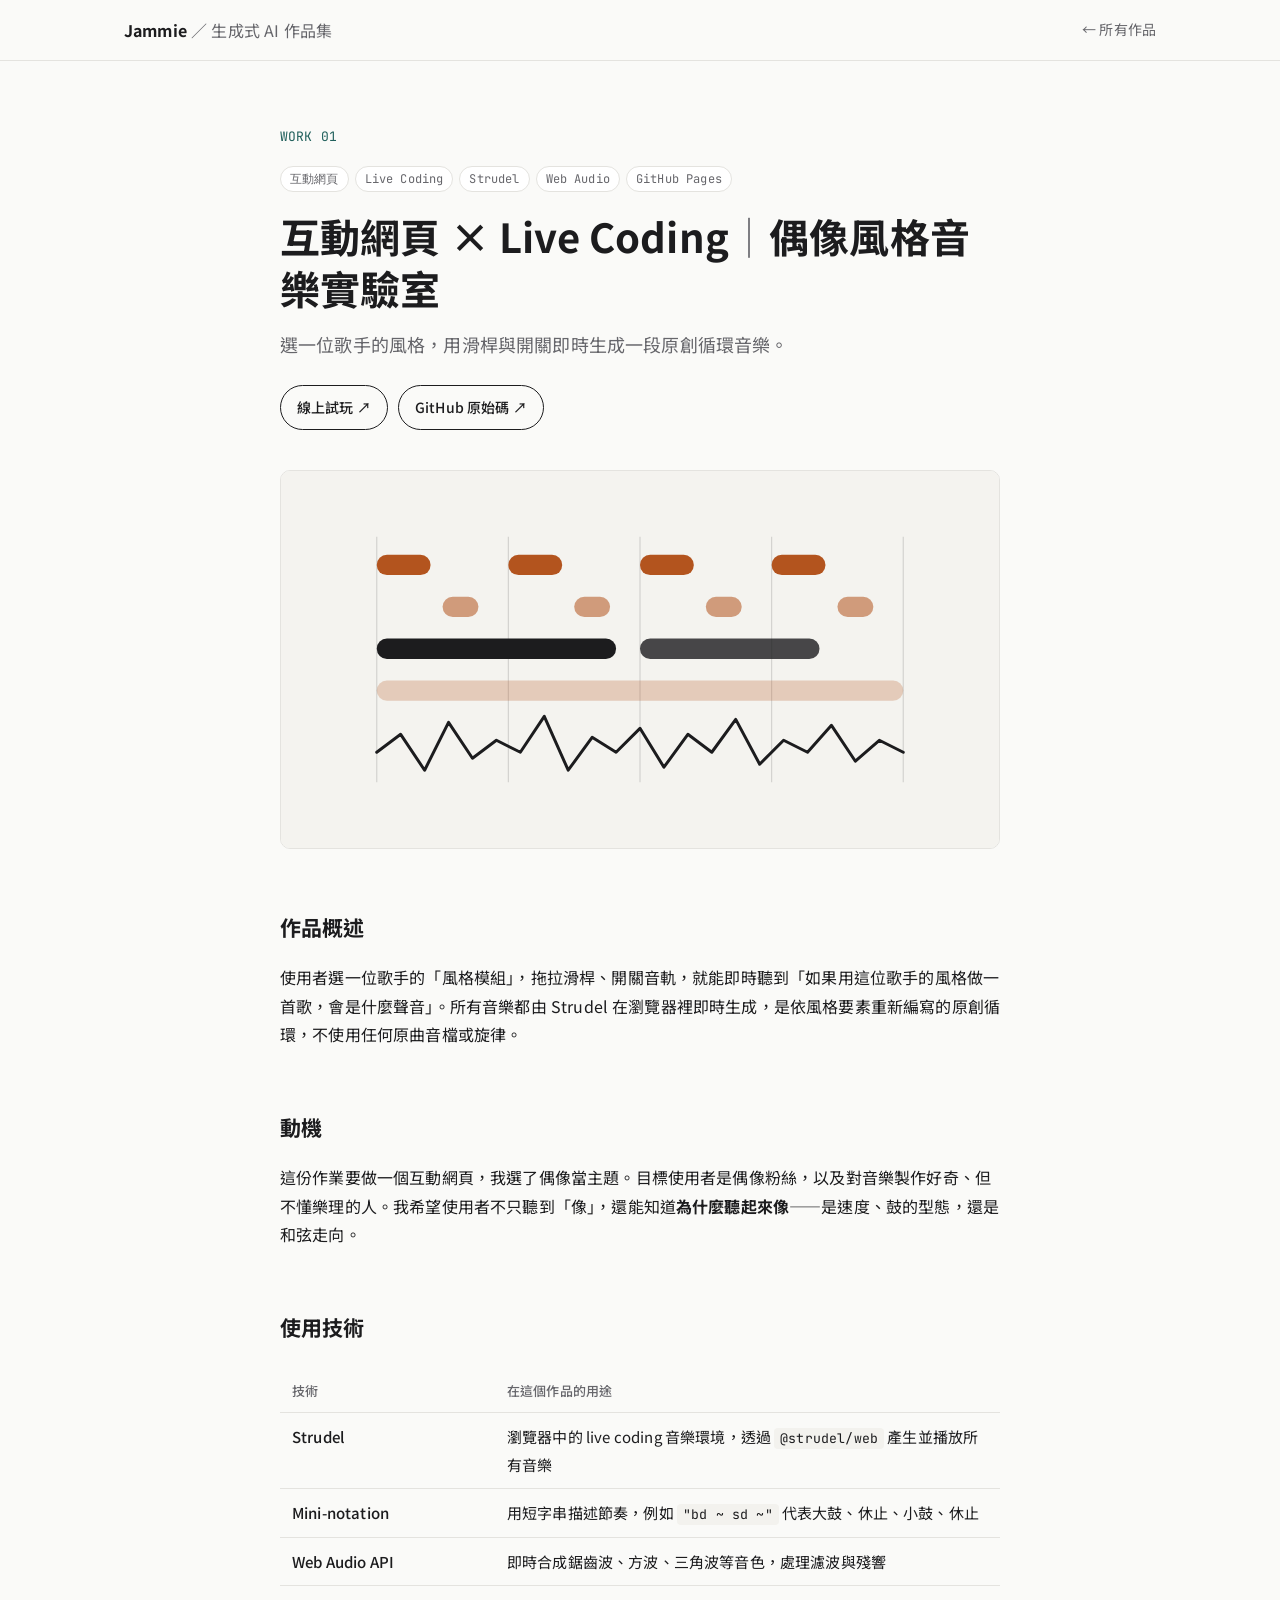
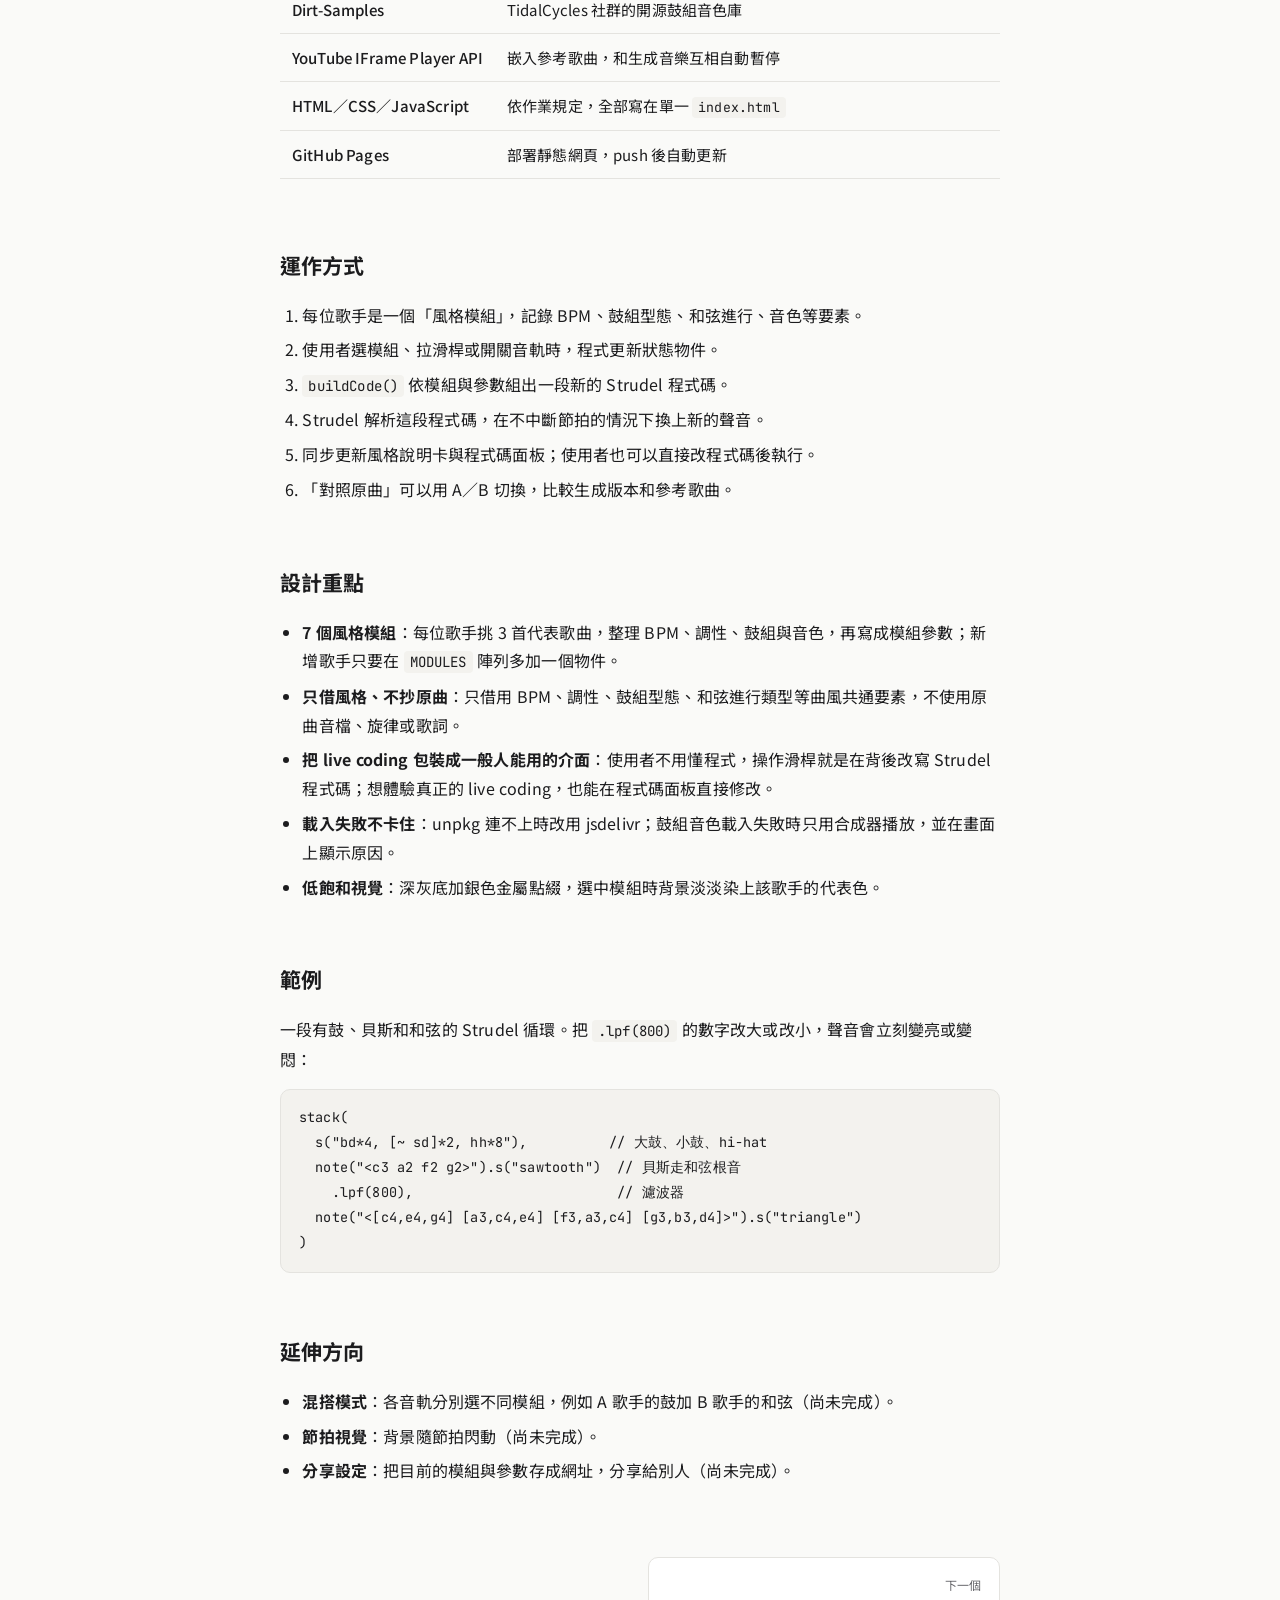
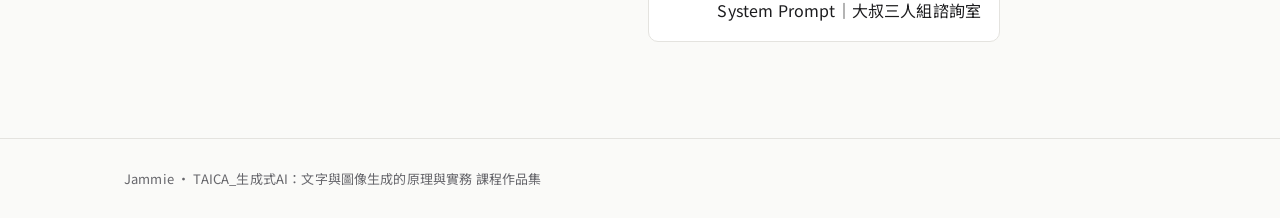
==== works/01-strudel-idol-music-lab.html @ bafc73a8 "Add files via upload" ====
<!doctype html>
<html lang="zh-Hant">
<head>
  <meta charset="utf-8">
  <meta name="viewport" content="width=device-width, initial-scale=1">
  <title>互動網頁 × Live Coding｜偶像風格音樂實驗室｜Jammie 的生成式 AI 作品集</title>
  <meta name="description" content="選一位歌手的風格，用滑桿與開關即時生成一段原創循環音樂。">
  <link rel="icon" href="../assets/img/favicon.svg" type="image/svg+xml">
  <link rel="preconnect" href="https://fonts.googleapis.com">
  <link rel="preconnect" href="https://fonts.gstatic.com" crossorigin>
  <link href="https://fonts.googleapis.com/css2?family=JetBrains+Mono:wght@400;500&family=Noto+Sans+TC:wght@400;500;700&display=swap" rel="stylesheet">
  <link rel="stylesheet" href="../assets/css/style.css">
</head>
<body>
  <header class="site-header">
    <div class="wrap">
      <a class="brand" href="../index.html">Jammie <span>／ 生成式 AI 作品集</span></a>
      <a class="back" href="../index.html#works">← 所有作品</a>
    </div>
  </header>

  <main class="work">
    <section class="work-hero wrap-narrow">
      <p class="work-no">WORK 01</p>
      <ul class="tags">
        <li><span class="tag">互動網頁</span></li>
        <li><span class="tag">Live Coding</span></li>
        <li><span class="tag">Strudel</span></li>
        <li><span class="tag">Web Audio</span></li>
        <li><span class="tag">GitHub Pages</span></li>
      </ul>
      <h1>互動網頁 × Live Coding<span class="sep">｜</span>偶像風格音樂實驗室</h1>
      <p class="lede">選一位歌手的風格，用滑桿與開關即時生成一段原創循環音樂。</p>
      <p class="links">
        <a class="btn" href="https://jammie-liu.github.io/designYourSong/" target="_blank" rel="noopener">線上試玩 ↗</a>
        <a class="btn" href="https://github.com/Jammie-Liu/designYourSong" target="_blank" rel="noopener">GitHub 原始碼 ↗</a>
      </p>
    </section>

    <figure class="cover wrap-narrow">
      <img src="../assets/img/01-strudel-idol-music-lab-cover.svg" alt="幾何封面：代表音軌的橫向色條與波形線條" width="1200" height="630">
    </figure>

    <article class="prose wrap-narrow">
<h2>作品概述</h2>
<p>使用者選一位歌手的「風格模組」，拖拉滑桿、開關音軌，就能即時聽到「如果用這位歌手的風格做一首歌，會是什麼聲音」。所有音樂都由 Strudel 在瀏覽器裡即時生成，是依風格要素重新編寫的原創循環，不使用任何原曲音檔或旋律。</p>
<h2>動機</h2>
<p>這份作業要做一個互動網頁，我選了偶像當主題。目標使用者是偶像粉絲，以及對音樂製作好奇、但不懂樂理的人。我希望使用者不只聽到「像」，還能知道<strong>為什麼聽起來像</strong>——是速度、鼓的型態，還是和弦走向。</p>
<h2>使用技術</h2>
<div class="table-wrap"><table>
<thead>
<tr>
<th>技術</th>
<th>在這個作品的用途</th>
</tr>
</thead>
<tbody>
<tr>
<td>Strudel</td>
<td>瀏覽器中的 live coding 音樂環境，透過 <code>@strudel/web</code> 產生並播放所有音樂</td>
</tr>
<tr>
<td>Mini-notation</td>
<td>用短字串描述節奏，例如 <code>"bd ~ sd ~"</code> 代表大鼓、休止、小鼓、休止</td>
</tr>
<tr>
<td>Web Audio API</td>
<td>即時合成鋸齒波、方波、三角波等音色，處理濾波與殘響</td>
</tr>
<tr>
<td>Dirt-Samples</td>
<td>TidalCycles 社群的開源鼓組音色庫</td>
</tr>
<tr>
<td>YouTube IFrame Player API</td>
<td>嵌入參考歌曲，和生成音樂互相自動暫停</td>
</tr>
<tr>
<td>HTML／CSS／JavaScript</td>
<td>依作業規定，全部寫在單一 <code>index.html</code></td>
</tr>
<tr>
<td>GitHub Pages</td>
<td>部署靜態網頁，push 後自動更新</td>
</tr>
</tbody>
</table></div>
<h2>運作方式</h2>
<ol>
<li>每位歌手是一個「風格模組」，記錄 BPM、鼓組型態、和弦進行、音色等要素。</li>
<li>使用者選模組、拉滑桿或開關音軌時，程式更新狀態物件。</li>
<li><code>buildCode()</code> 依模組與參數組出一段新的 Strudel 程式碼。</li>
<li>Strudel 解析這段程式碼，在不中斷節拍的情況下換上新的聲音。</li>
<li>同步更新風格說明卡與程式碼面板；使用者也可以直接改程式碼後執行。</li>
<li>「對照原曲」可以用 A／B 切換，比較生成版本和參考歌曲。</li>
</ol>
<h2>設計重點</h2>
<ul>
<li><strong>7 個風格模組</strong>：每位歌手挑 3 首代表歌曲，整理 BPM、調性、鼓組與音色，再寫成模組參數；新增歌手只要在 <code>MODULES</code> 陣列多加一個物件。</li>
<li><strong>只借風格、不抄原曲</strong>：只借用 BPM、調性、鼓組型態、和弦進行類型等曲風共通要素，不使用原曲音檔、旋律或歌詞。</li>
<li><strong>把 live coding 包裝成一般人能用的介面</strong>：使用者不用懂程式，操作滑桿就是在背後改寫 Strudel 程式碼；想體驗真正的 live coding，也能在程式碼面板直接修改。</li>
<li><strong>載入失敗不卡住</strong>：unpkg 連不上時改用 jsdelivr；鼓組音色載入失敗時只用合成器播放，並在畫面上顯示原因。</li>
<li><strong>低飽和視覺</strong>：深灰底加銀色金屬點綴，選中模組時背景淡淡染上該歌手的代表色。</li>
</ul>
<h2>範例</h2>
<p>一段有鼓、貝斯和和弦的 Strudel 循環。把 <code>.lpf(800)</code> 的數字改大或改小，聲音會立刻變亮或變悶：</p>
<pre><code class="language-javascript">stack(
  s(&quot;bd*4, [~ sd]*2, hh*8&quot;),          // 大鼓、小鼓、hi-hat
  note(&quot;&lt;c3 a2 f2 g2&gt;&quot;).s(&quot;sawtooth&quot;)  // 貝斯走和弦根音
    .lpf(800),                         // 濾波器
  note(&quot;&lt;[c4,e4,g4] [a3,c4,e4] [f3,a3,c4] [g3,b3,d4]&gt;&quot;).s(&quot;triangle&quot;)
)
</code></pre>
<h2>延伸方向</h2>
<ul>
<li><strong>混搭模式</strong>：各音軌分別選不同模組，例如 A 歌手的鼓加 B 歌手的和弦（尚未完成）。</li>
<li><strong>節拍視覺</strong>：背景隨節拍閃動（尚未完成）。</li>
<li><strong>分享設定</strong>：把目前的模組與參數存成網址，分享給別人（尚未完成）。</li>
</ul>
    </article>

    <nav class="pager wrap-narrow" aria-label="作品導覽">
      <a class="next" href="02-system-prompt-advice-room.html"><small>下一個</small>System Prompt｜大叔三人組諮詢室</a>
    </nav>
  </main>

  <footer class="site-footer">
    <div class="wrap">
      <p>Jammie ・ TAICA_生成式AI：文字與圖像生成的原理與實務 課程作品集</p>
    </div>
  </footer>
</body>
</html>
---- assets/css/style.css ----
/* 全站唯一樣式檔。顏色一律使用 :root 變數（規則見 AGENTS.md 第 5 節）。 */

:root {
  --bg: #fafaf8;
  --surface: #ffffff;
  --ink: #1c1c1e;
  --muted: #66666b;
  --line: #e4e3df;
  --accent: #1f5f5b;
  --accent-soft: #e6efed;
  --code-bg: #f3f2ee;
  --measure: 720px;
  --wide: 1080px;
  --radius: 10px;
  --font: "Noto Sans TC", system-ui, -apple-system, "PingFang TC", "Microsoft JhengHei", sans-serif;
  --mono: "JetBrains Mono", ui-monospace, SFMono-Regular, Menlo, monospace;
}

@media (prefers-color-scheme: dark) {
  :root:not([data-theme="light"]) {
    --bg: #141415;
    --surface: #1c1c1e;
    --ink: #ececea;
    --muted: #a1a1a6;
    --line: #2e2e31;
    --accent: #6fb5ae;
    --accent-soft: #1e2d2c;
    --code-bg: #202022;
  }
}
:root[data-theme="dark"] {
  --bg: #141415;
  --surface: #1c1c1e;
  --ink: #ececea;
  --muted: #a1a1a6;
  --line: #2e2e31;
  --accent: #6fb5ae;
  --accent-soft: #1e2d2c;
  --code-bg: #202022;
}

* { box-sizing: border-box; }
html { -webkit-text-size-adjust: 100%; }
body {
  margin: 0;
  background: var(--bg);
  color: var(--ink);
  font-family: var(--font);
  font-size: 16px;
  line-height: 1.8;
  letter-spacing: 0.01em;
}
img { max-width: 100%; height: auto; display: block; }
a { color: var(--accent); text-underline-offset: 3px; }
a:hover { text-decoration-thickness: 2px; }
:focus-visible { outline: 2px solid var(--accent); outline-offset: 3px; border-radius: 4px; }

.wrap { max-width: var(--wide); margin: 0 auto; padding: 0 24px; }
.wrap-narrow { max-width: calc(var(--measure) + 48px); margin: 0 auto; padding: 0 24px; }

/* ---------- 頁首與頁尾 ---------- */
.site-header { border-bottom: 1px solid var(--line); background: var(--bg); position: sticky; top: 0; z-index: 10; }
.site-header .wrap { display: flex; align-items: center; justify-content: space-between; height: 60px; gap: 16px; }
.brand { color: var(--ink); text-decoration: none; font-weight: 700; white-space: nowrap; }
.brand span { color: var(--muted); font-weight: 400; }
.back, .nav a { color: var(--muted); text-decoration: none; font-size: 14px; white-space: nowrap; }
.back:hover, .nav a:hover { color: var(--ink); }
.nav { display: flex; gap: 20px; }

.site-footer { border-top: 1px solid var(--line); margin-top: 96px; padding: 28px 0 40px; color: var(--muted); font-size: 13px; }
.site-footer p { margin: 0; }

/* ---------- 標籤與按鈕 ---------- */
.tags { list-style: none; padding: 0; margin: 0; display: flex; flex-wrap: wrap; gap: 6px; }
.tag {
  display: inline-block;
  font-family: var(--mono);
  font-size: 12px;
  line-height: 1;
  padding: 6px 9px;
  border: 1px solid var(--line);
  border-radius: 999px;
  color: var(--muted);
  background: var(--surface);
}
.btn {
  display: inline-flex; align-items: center; gap: 6px;
  padding: 9px 16px;
  border: 1px solid var(--ink);
  border-radius: 999px;
  color: var(--ink);
  text-decoration: none;
  font-size: 14px;
  font-weight: 500;
}
.btn:hover { background: var(--ink); color: var(--bg); }

/* ---------- 首頁 ---------- */
.intro { padding-top: 88px; padding-bottom: 56px; }
.eyebrow { font-family: var(--mono); font-size: 13px; color: var(--accent); margin: 0 0 18px; }
.intro h1 { font-size: clamp(32px, 5vw, 48px); line-height: 1.25; margin: 0 0 20px; letter-spacing: 0; max-width: 20em; text-wrap: balance; }
.intro p.lead { font-size: 18px; color: var(--muted); max-width: 36em; margin: 0; }
.stats { display: flex; gap: 40px; margin-top: 40px; padding-top: 28px; border-top: 1px solid var(--line); flex-wrap: wrap; }
.stats div { display: flex; flex-direction: column; }
.stats strong { font-size: 28px; line-height: 1.2; }
.stats span { font-size: 13px; color: var(--muted); }

.section-head { display: flex; align-items: baseline; justify-content: space-between; margin: 0 0 24px; gap: 16px; }
.section-head h2 { font-size: 22px; margin: 0; }
.section-head p { margin: 0; color: var(--muted); font-size: 14px; }

.grid { display: grid; grid-template-columns: repeat(2, minmax(0, 1fr)); gap: 24px; }
.card {
  display: flex; flex-direction: column;
  background: var(--surface);
  border: 1px solid var(--line);
  border-radius: var(--radius);
  overflow: hidden;
  color: inherit;
  text-decoration: none;
  transition: border-color .2s, transform .2s;
}
.card:hover { border-color: var(--ink); transform: translateY(-2px); }
.card img { aspect-ratio: 1200 / 630; object-fit: cover; border-bottom: 1px solid var(--line); }
.card-body { padding: 20px 22px 24px; display: flex; flex-direction: column; gap: 10px; flex: 1; }
.card-no { font-family: var(--mono); font-size: 12px; color: var(--muted); }
.card h3 { font-size: 19px; line-height: 1.45; margin: 0; }
.card h3 .sep { color: var(--muted); font-weight: 400; }
.card p { margin: 0; color: var(--muted); font-size: 15px; }
.card .tags { margin-top: auto; padding-top: 6px; }

.process { margin-top: 88px; }
.steps { list-style: none; padding: 0; margin: 0; display: grid; grid-template-columns: repeat(4, minmax(0, 1fr)); gap: 0; border: 1px solid var(--line); border-radius: var(--radius); background: var(--surface); }
.steps li { padding: 22px; border-right: 1px solid var(--line); }
.steps li:last-child { border-right: 0; }
.steps code { font-family: var(--mono); font-size: 13px; color: var(--accent); }
.steps h3 { margin: 6px 0 6px; font-size: 16px; }
.steps p { margin: 0; color: var(--muted); font-size: 14px; line-height: 1.7; }

/* ---------- 作品頁 ---------- */
.work-hero { padding-top: 64px; }
.work-no { font-family: var(--mono); font-size: 13px; color: var(--accent); margin: 0 0 14px; }
.work-hero h1 { font-size: clamp(28px, 4.4vw, 40px); line-height: 1.3; margin: 18px 0 14px; }
.work-hero h1 .sep { color: var(--muted); font-weight: 400; }
.lede { font-size: 18px; color: var(--muted); margin: 0; }
.links { display: flex; flex-wrap: wrap; gap: 10px; margin: 24px 0 0; }
.cover { margin-top: 40px; margin-bottom: 0; }
.cover img { border: 1px solid var(--line); border-radius: var(--radius); }

.prose { margin-top: 16px; }
.prose h2 { font-size: 21px; margin: 56px 0 14px; padding-top: 4px; }
.prose h3 { font-size: 17px; margin: 28px 0 8px; }
.prose p, .prose li { color: var(--ink); }
.prose ul, .prose ol { padding-left: 1.4em; }
.prose li + li { margin-top: 6px; }
.prose strong { font-weight: 700; }
.prose code { font-family: var(--mono); font-size: .88em; background: var(--code-bg); padding: 2px 6px; border-radius: 4px; }
.prose pre {
  background: var(--code-bg);
  border: 1px solid var(--line);
  border-radius: var(--radius);
  padding: 16px 18px;
  overflow-x: auto;
  font-size: 13.5px;
  line-height: 1.7;
}
.prose pre code { background: none; padding: 0; font-size: inherit; white-space: pre; }
.prose blockquote { margin: 20px 0; padding: 4px 0 4px 18px; border-left: 3px solid var(--accent); color: var(--muted); }
.table-wrap { overflow-x: auto; }
.prose table { width: 100%; border-collapse: collapse; font-size: 15px; margin: 8px 0; }
.prose th, .prose td { text-align: left; padding: 10px 12px; border-bottom: 1px solid var(--line); vertical-align: top; }
.prose th { font-weight: 500; color: var(--muted); font-size: 13px; }
.prose td:first-child { white-space: nowrap; font-weight: 500; }

/* 對話範例：三人對話等 */
.dialogue { background: var(--surface); border: 1px solid var(--line); border-radius: var(--radius); padding: 18px 20px; margin: 12px 0; }
.dialogue p { margin: 0; }
.dialogue p + p { margin-top: 6px; }
.dialogue .who { font-family: var(--mono); font-size: 13px; color: var(--accent); margin-right: 6px; }
.dialogue .q { color: var(--muted); padding-bottom: 10px; margin-bottom: 10px; border-bottom: 1px dashed var(--line); }

.pager { display: grid; grid-template-columns: 1fr 1fr; gap: 16px; margin-top: 72px; }
.pager a { display: block; padding: 16px 18px; border: 1px solid var(--line); border-radius: var(--radius); color: var(--ink); text-decoration: none; background: var(--surface); }
.pager a:hover { border-color: var(--ink); }
.pager small { display: block; color: var(--muted); font-size: 12px; }
.pager .next { text-align: right; grid-column: 2; }

/* ---------- 手機 ---------- */
@media (max-width: 760px) {
  .wrap, .wrap-narrow { padding: 0 16px; }
  .brand span { display: none; }
  .intro { padding-top: 56px; padding-bottom: 40px; }
  .grid { grid-template-columns: 1fr; }
  .steps { grid-template-columns: 1fr; }
  .steps li { border-right: 0; border-bottom: 1px solid var(--line); }
  .steps li:last-child { border-bottom: 0; }
  .section-head { flex-direction: column; gap: 4px; }
  .pager { grid-template-columns: 1fr; }
  .pager .next { grid-column: 1; }
  .prose td:first-child { white-space: normal; }
}
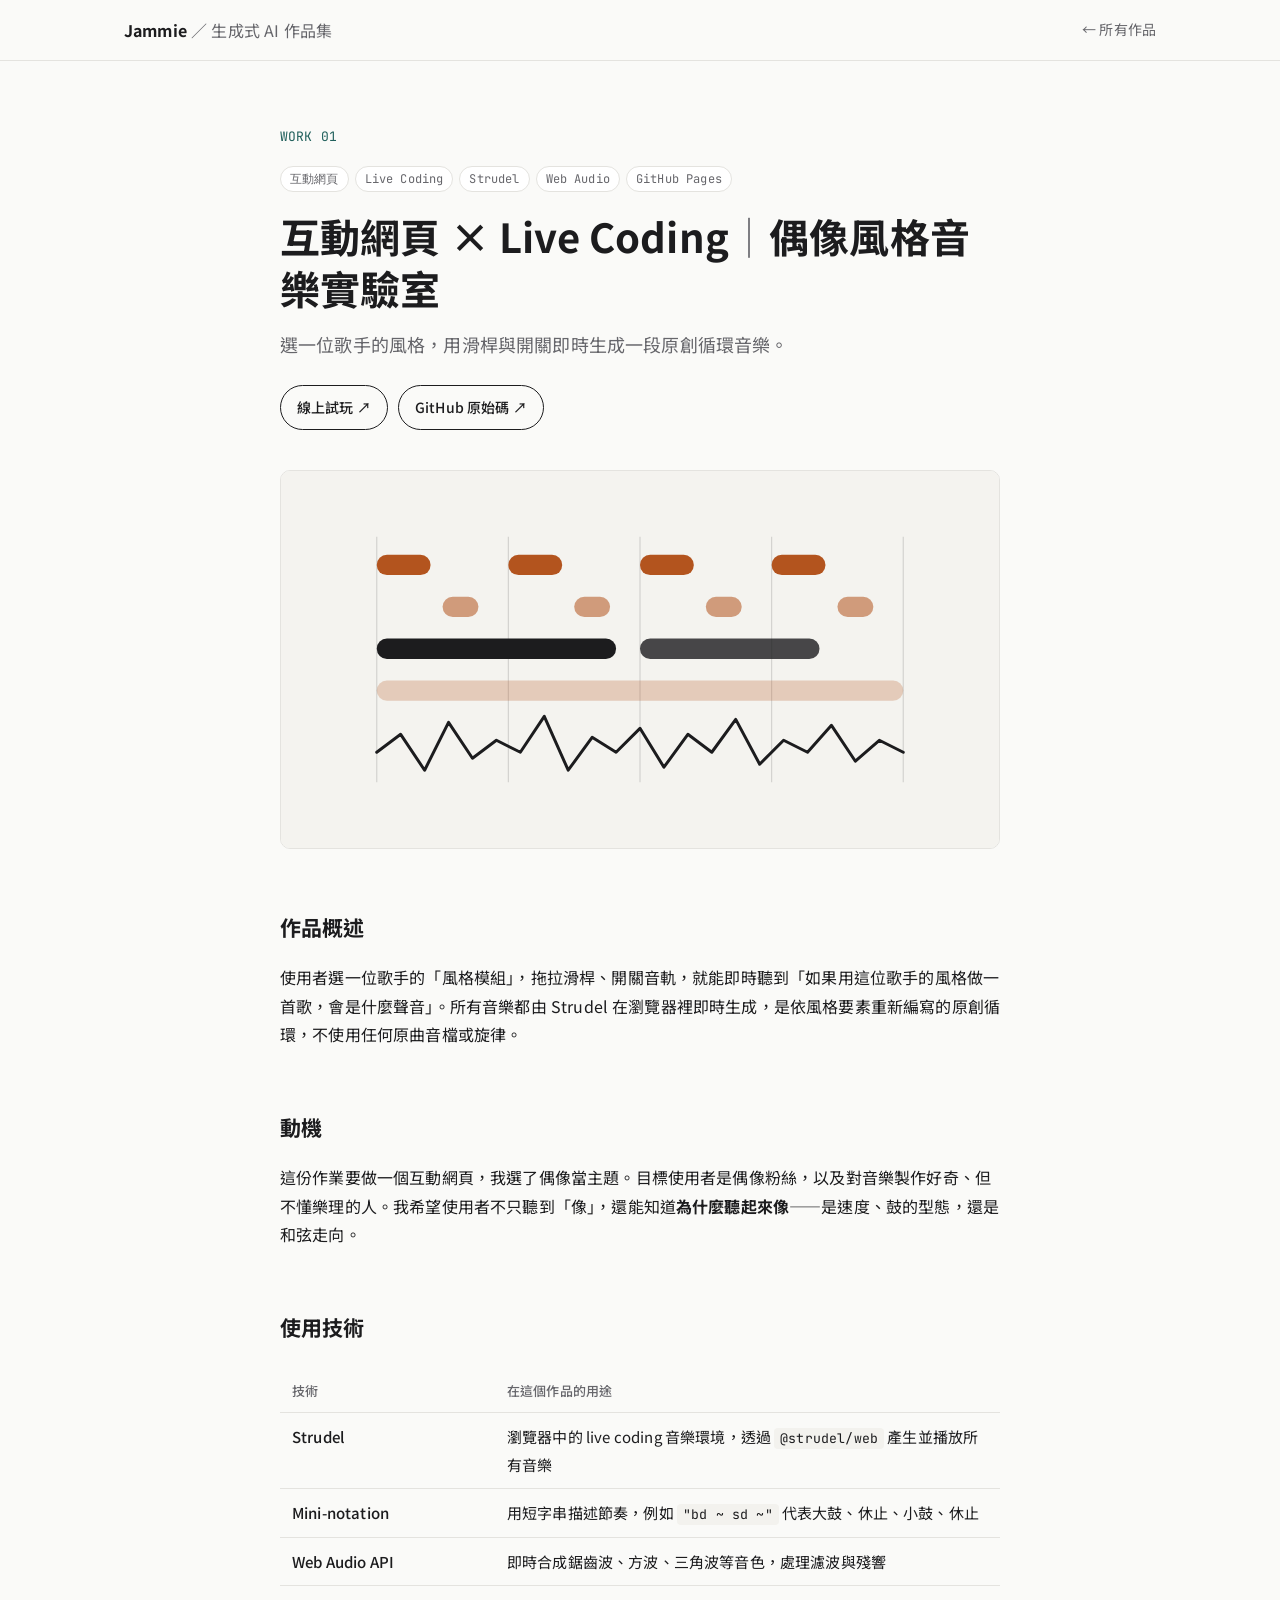
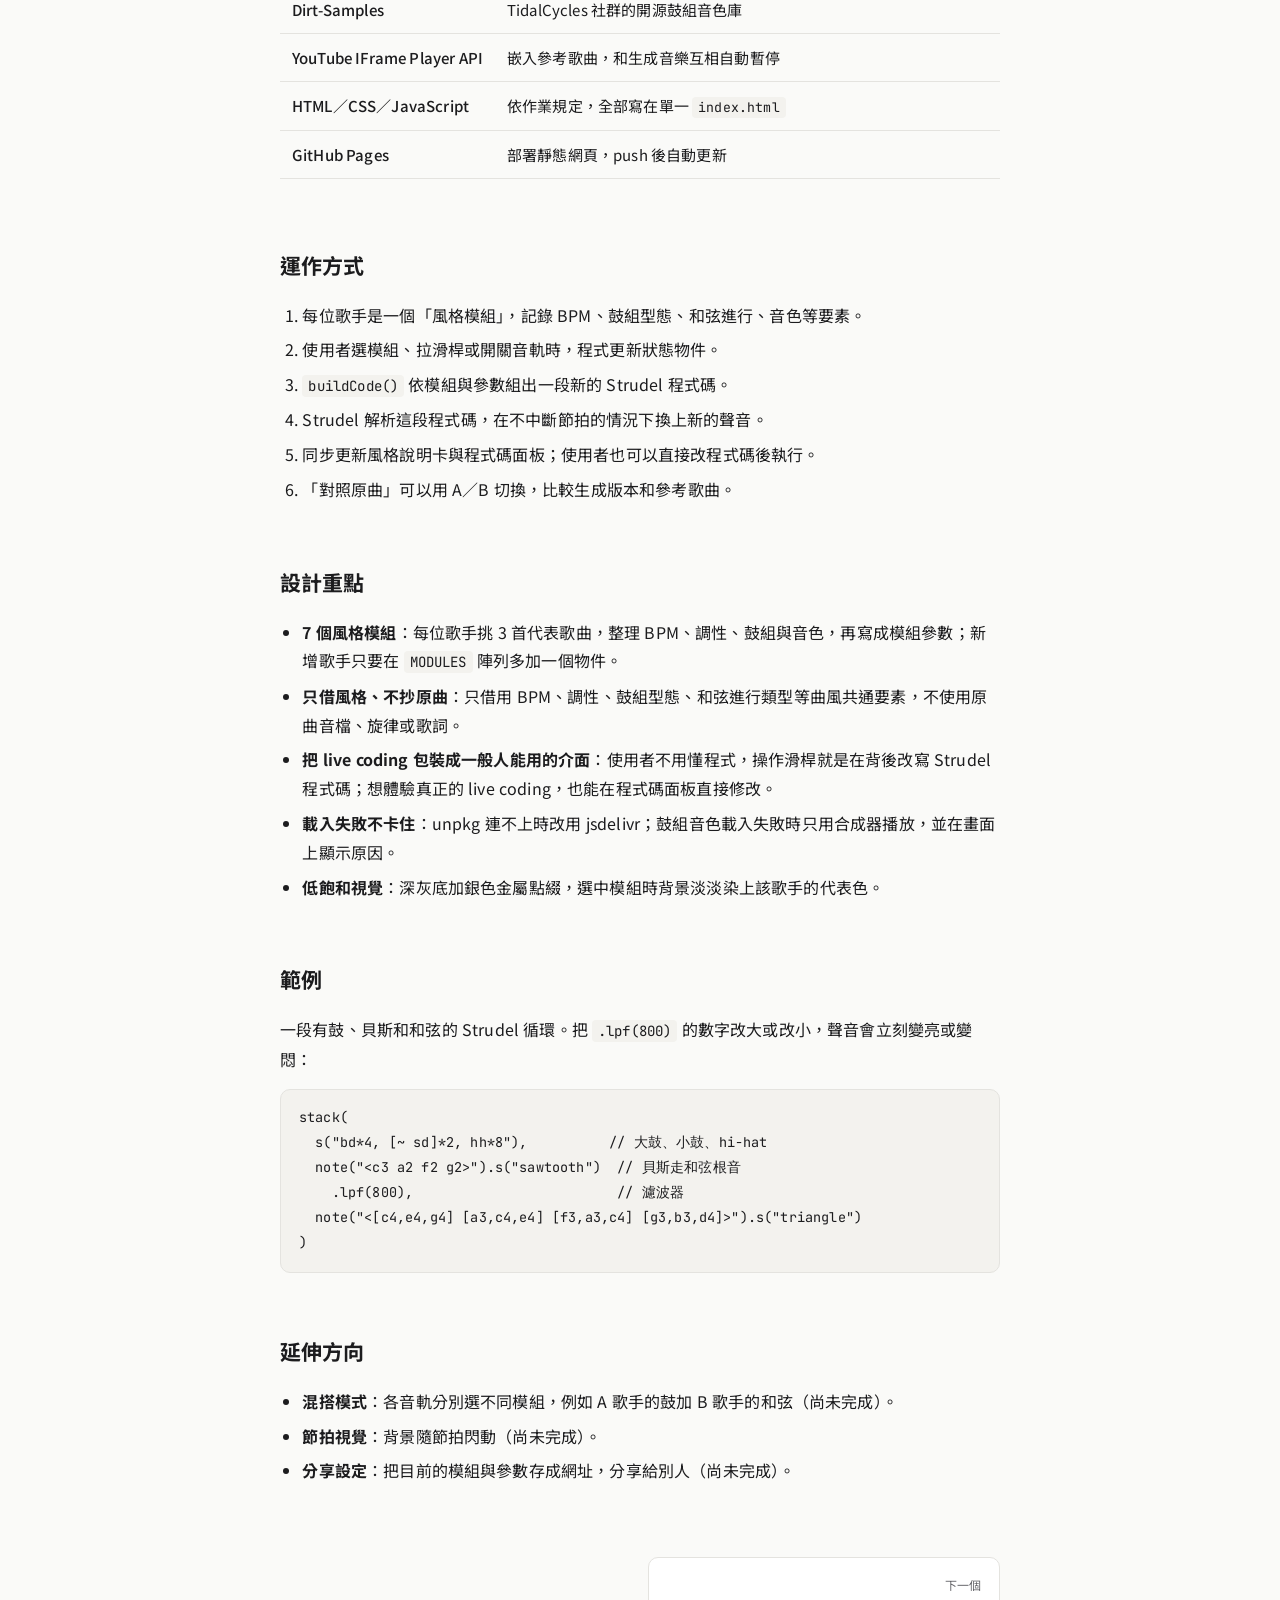
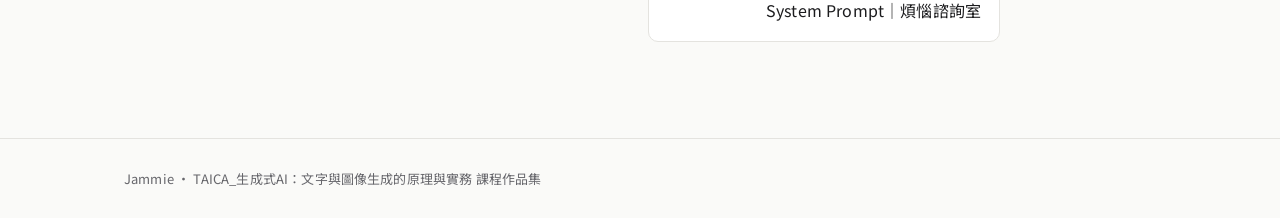
==== commit 6839a0f4: "Update 01-strudel-idol-music-lab.html" ====
--- a/works/01-strudel-idol-music-lab.html
+++ b/works/01-strudel-idol-music-lab.html
@@ -120,7 +120,7 @@
     </article>
 
     <nav class="pager wrap-narrow" aria-label="作品導覽">
-      <a class="next" href="02-system-prompt-advice-room.html"><small>下一個</small>System Prompt｜大叔三人組諮詢室</a>
+      <a class="next" href="02-system-prompt-advice-room.html"><small>下一個</small>System Prompt｜煩惱諮詢室</a>
     </nav>
   </main>
 
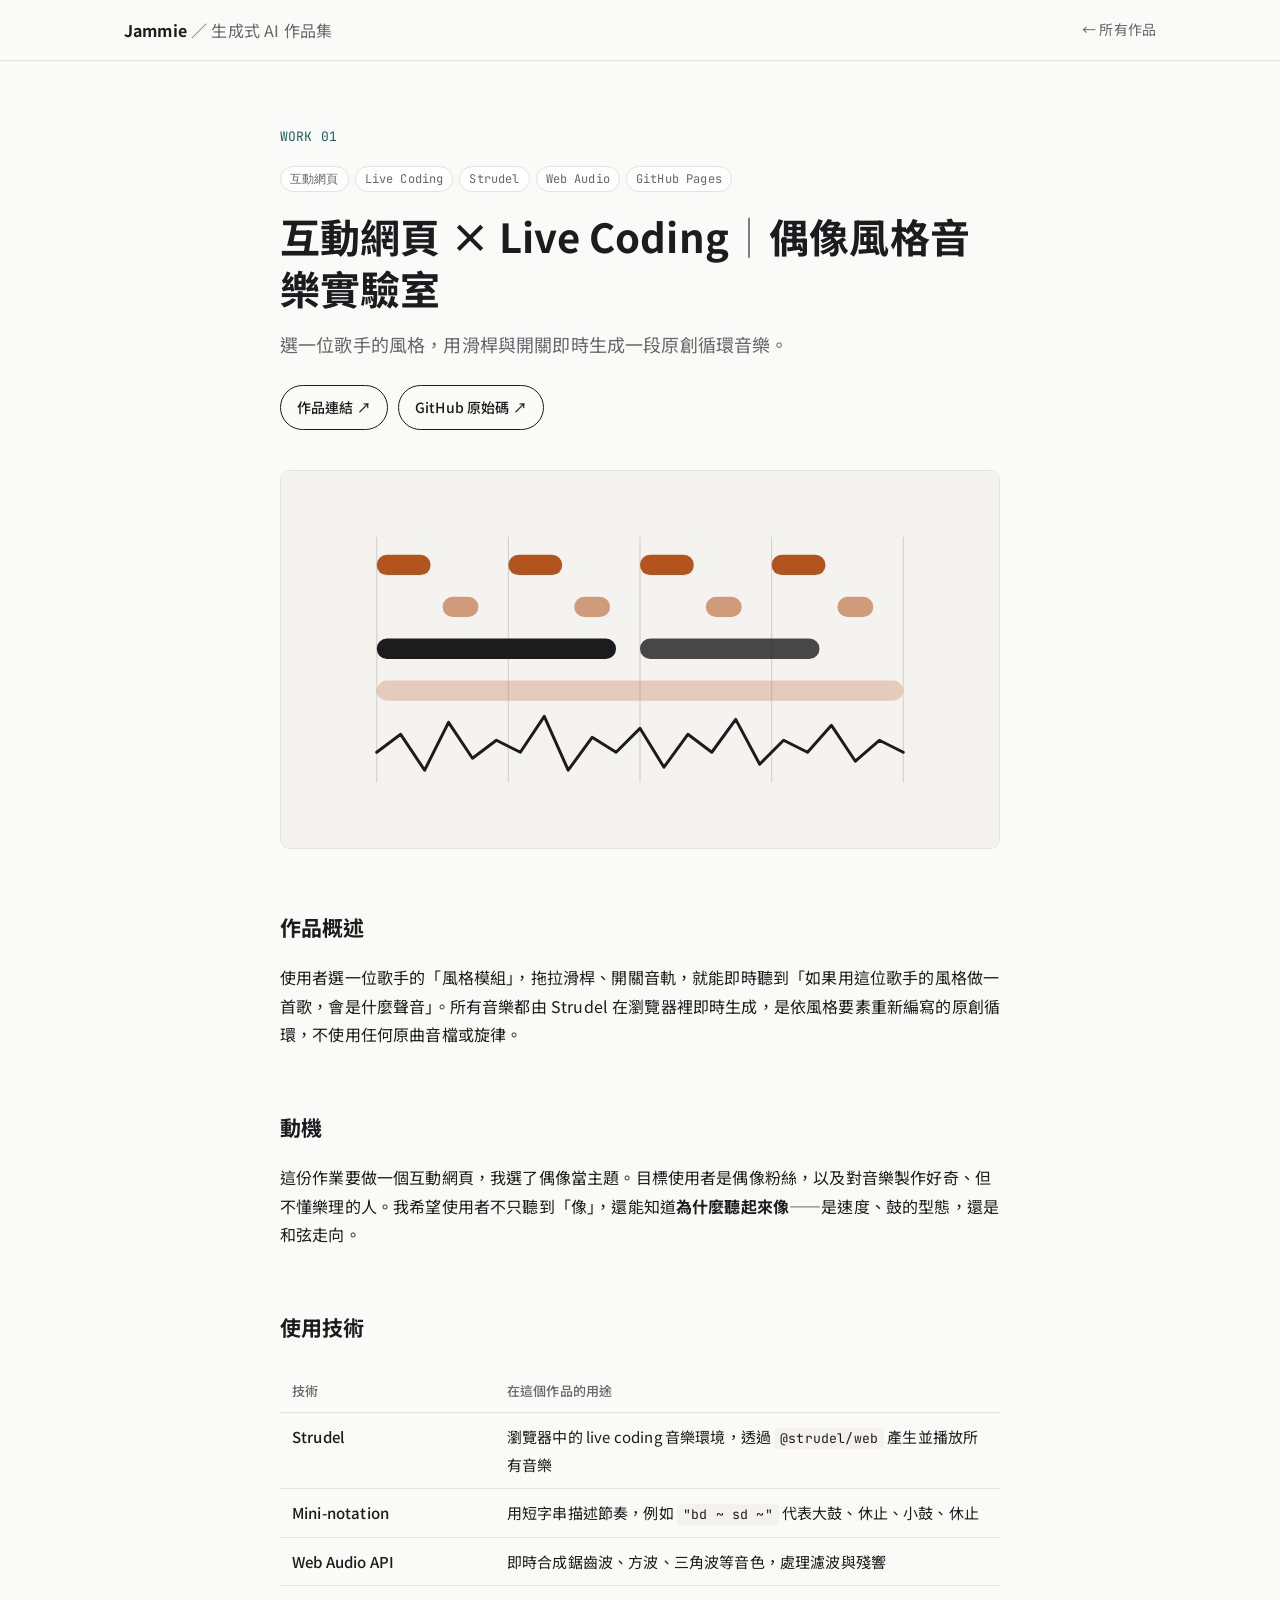
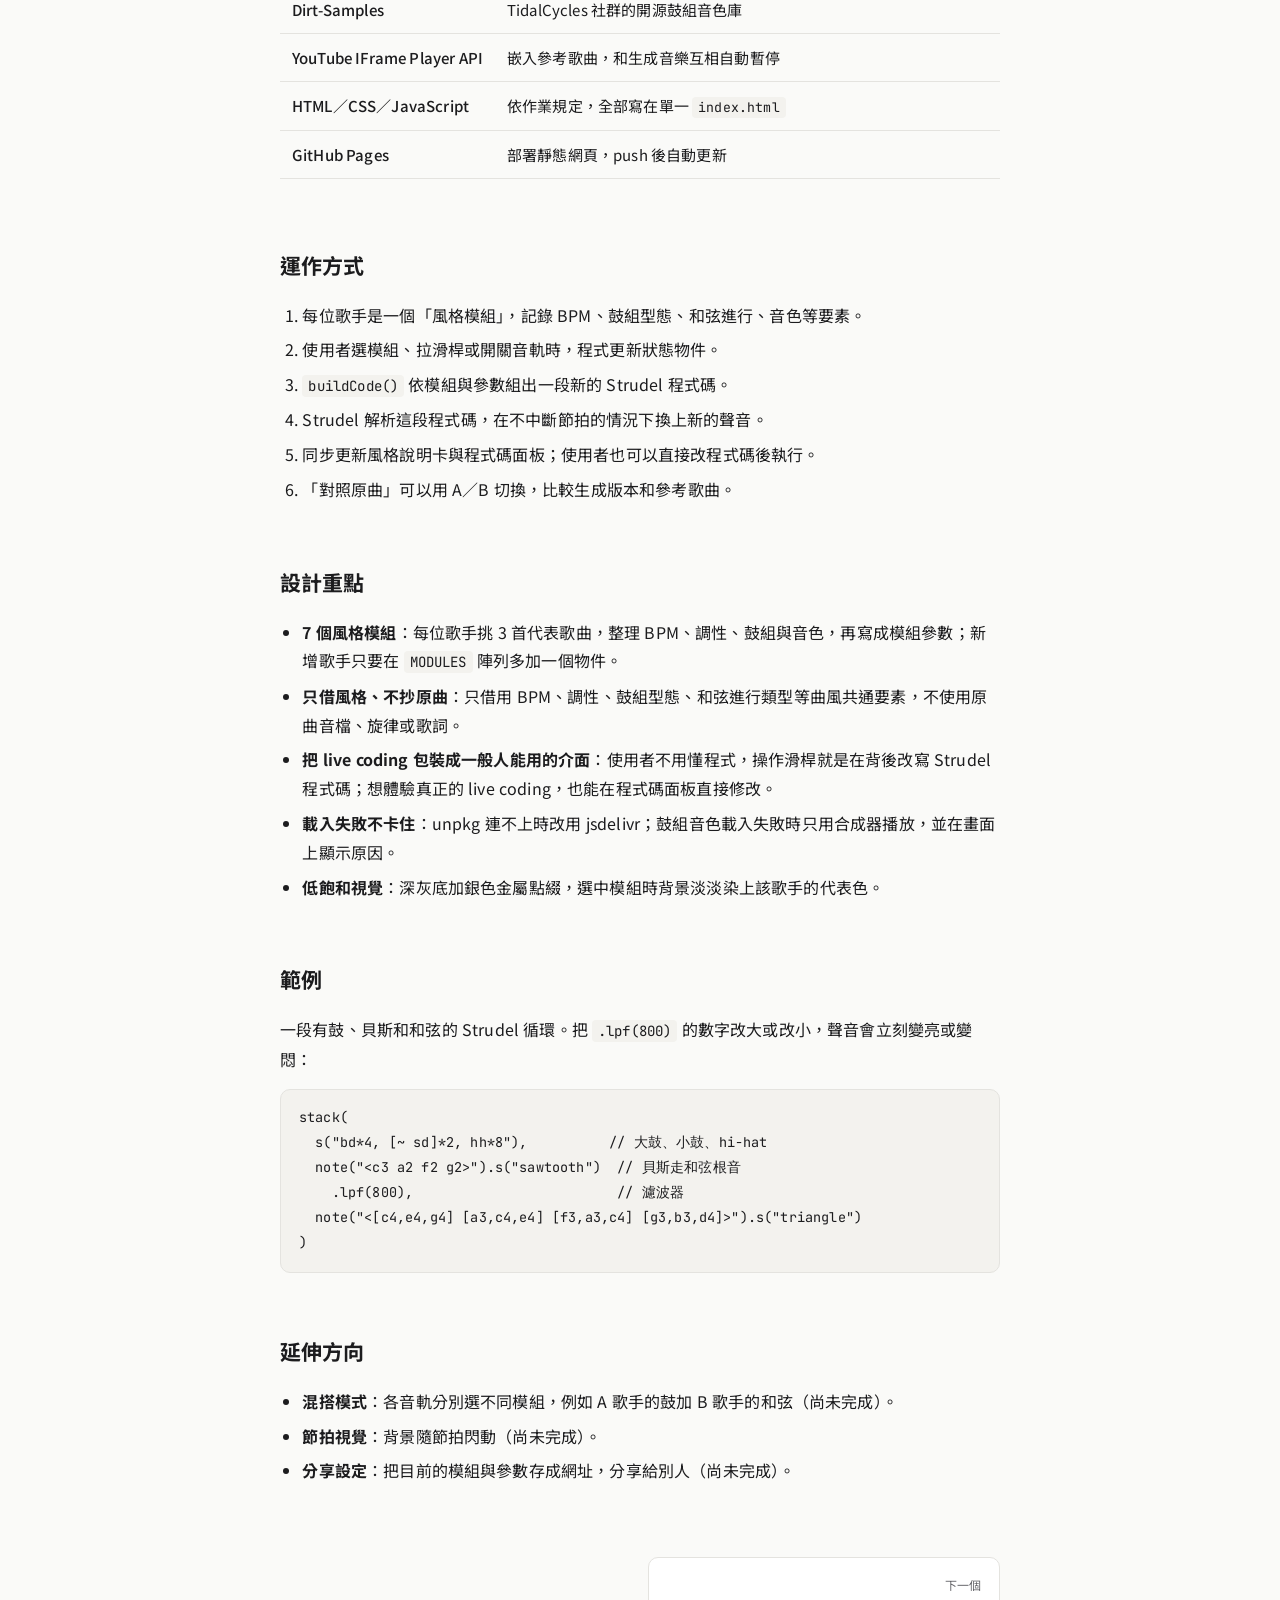
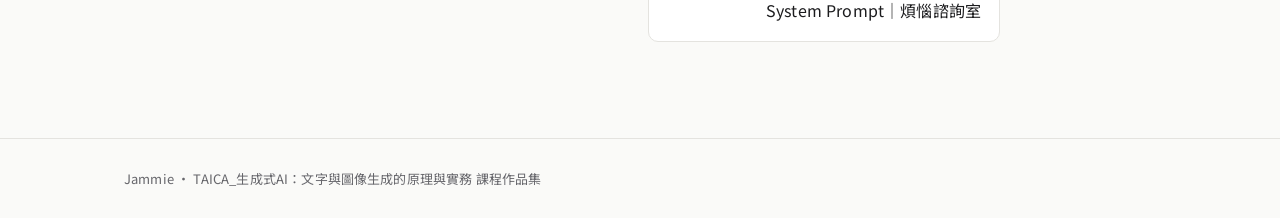
==== commit f0108578: "Update 01-strudel-idol-music-lab.html" ====
--- a/works/01-strudel-idol-music-lab.html
+++ b/works/01-strudel-idol-music-lab.html
@@ -32,7 +32,7 @@
       <h1>互動網頁 × Live Coding<span class="sep">｜</span>偶像風格音樂實驗室</h1>
       <p class="lede">選一位歌手的風格，用滑桿與開關即時生成一段原創循環音樂。</p>
       <p class="links">
-        <a class="btn" href="https://jammie-liu.github.io/designYourSong/" target="_blank" rel="noopener">線上試玩 ↗</a>
+        <a class="btn" href="https://jammie-liu.github.io/designYourSong/" target="_blank" rel="noopener">作品連結 ↗</a>
         <a class="btn" href="https://github.com/Jammie-Liu/designYourSong" target="_blank" rel="noopener">GitHub 原始碼 ↗</a>
       </p>
     </section>
